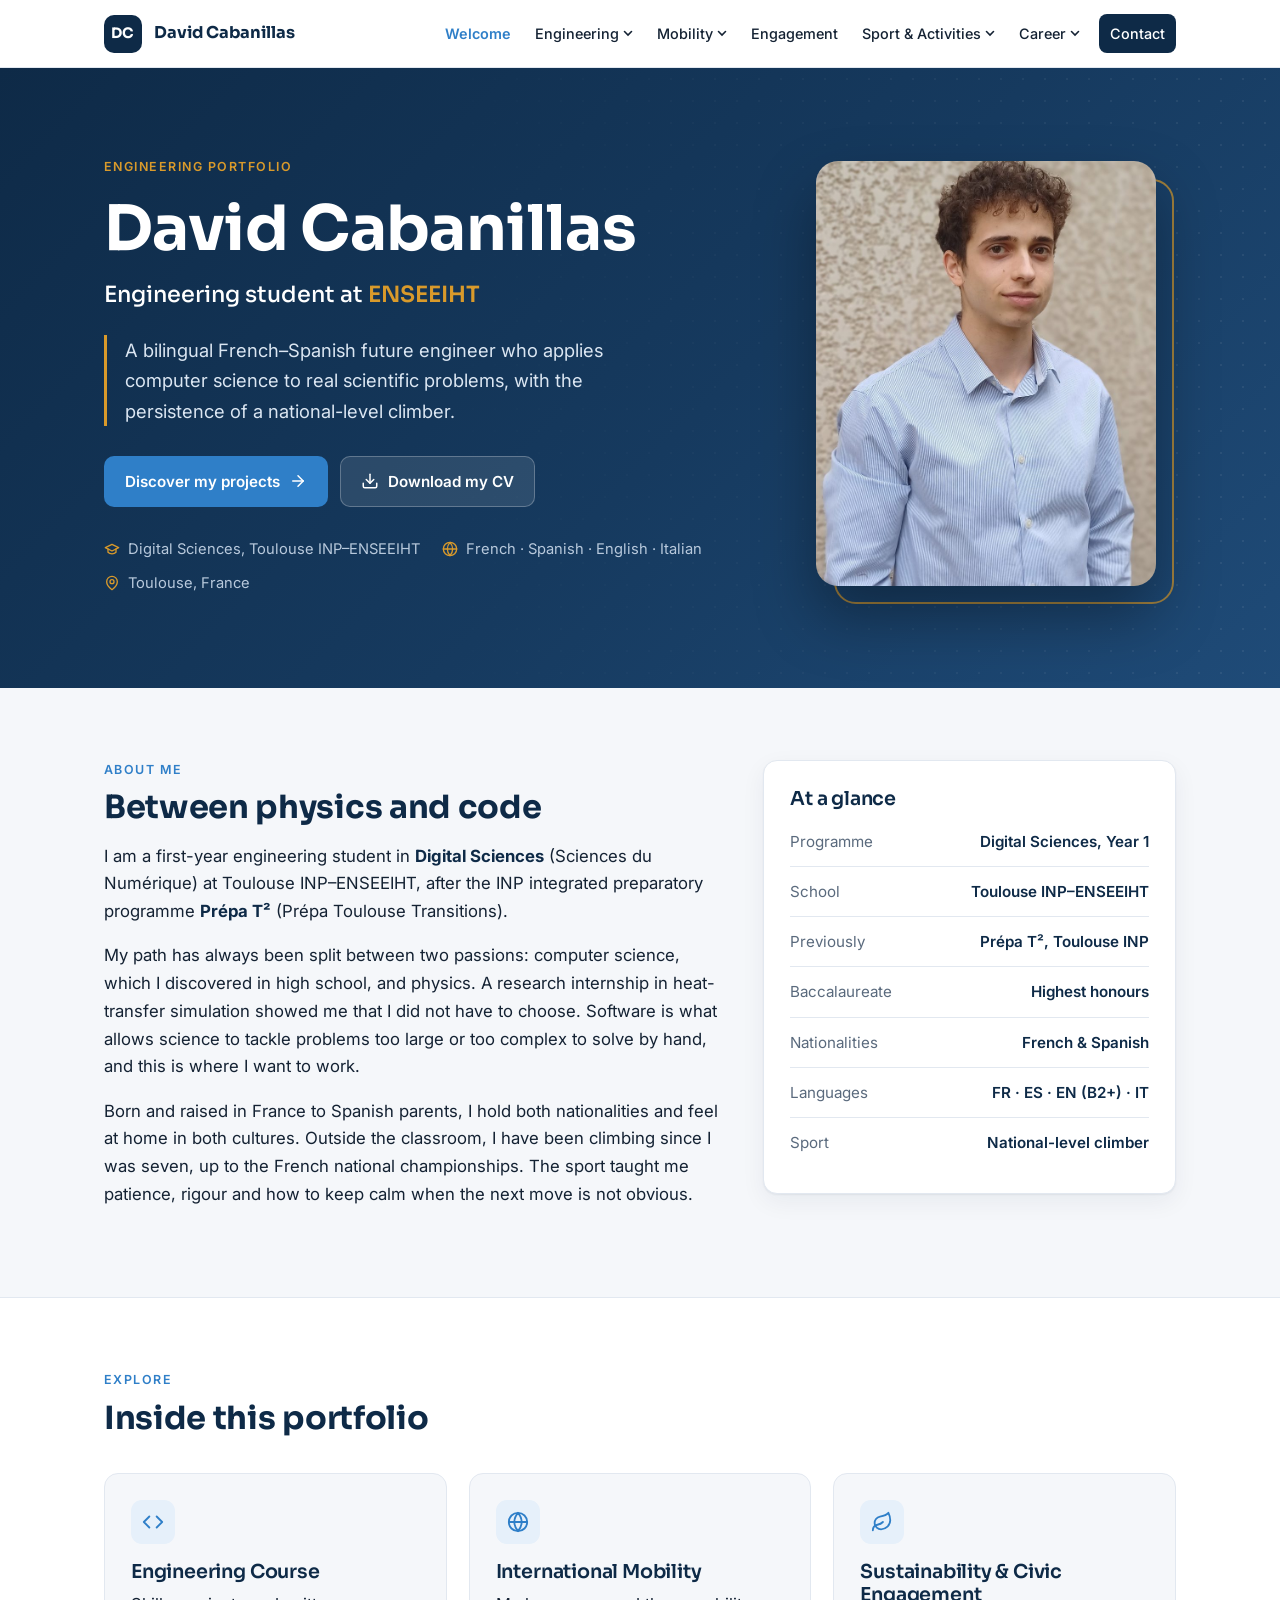
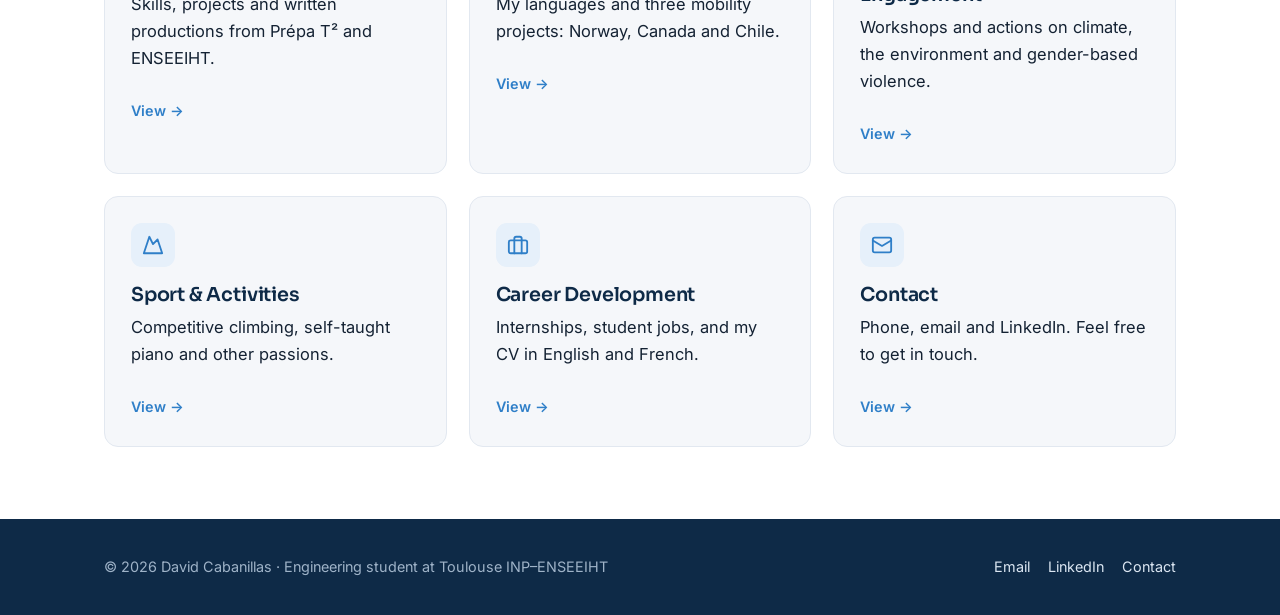
==== index.html @ 68e0eb2d "Add engineering portfolio website Co-Authored-By: Claude Opus 5.5 <noreply@anthropic.com> Claude-Ses" ====
<!doctype html>
<html lang="en">
<head>
<meta charset="utf-8">
<meta name="viewport" content="width=device-width, initial-scale=1">
<title>David Cabanillas · Engineering Student at ENSEEIHT</title>
<meta name="description" content="Portfolio of David Cabanillas, Digital Sciences engineering student at Toulouse INP-ENSEEIHT.">
<meta name="author" content="David Cabanillas">
<meta property="og:title" content="David Cabanillas · Engineering Student at ENSEEIHT">
<meta property="og:description" content="Portfolio of David Cabanillas, Digital Sciences engineering student at Toulouse INP-ENSEEIHT.">
<meta property="og:image" content="assets/img/david-cabanillas.jpg">
<link rel="icon" href="data:image/svg+xml,%3Csvg xmlns='http://www.w3.org/2000/svg' viewBox='0 0 64 64'%3E%3Crect width='64' height='64' rx='14' fill='%230e2a47'/%3E%3Ctext x='32' y='42' font-family='Arial' font-weight='700' font-size='26' fill='white' text-anchor='middle'%3EDC%3C/text%3E%3C/svg%3E">
<link rel="preconnect" href="https://fonts.googleapis.com">
<link rel="preconnect" href="https://fonts.gstatic.com" crossorigin>
<link href="https://fonts.googleapis.com/css2?family=Inter:wght@400;500;600;700&family=Sora:wght@500;600;700&display=swap" rel="stylesheet">
<link rel="stylesheet" href="assets/css/style.css">
</head>
<body>
<header class="site-header">
  <div class="container">
    <a class="brand" href="index.html" aria-label="David Cabanillas, home">
      <span class="brand-mark">DC</span><span class="brand-name">David Cabanillas</span>
    </a>
    <button class="menu-toggle" aria-label="Open menu" aria-expanded="false">
      <svg viewBox="0 0 24 24" fill="none" stroke="currentColor" stroke-width="2" stroke-linecap="round"><line x1="3" y1="6" x2="21" y2="6"/><line x1="3" y1="12" x2="21" y2="12"/><line x1="3" y1="18" x2="21" y2="18"/></svg>
    </button>
    <nav class="nav" aria-label="Main navigation"><ul><li><a class="nav-link active" href="index.html">Welcome</a></li><li class="has-dropdown"><a class="nav-link" href="engineering.html">Engineering<svg class="chev" viewBox="0 0 10 10" aria-hidden="true"><path d="M1.5 3.5 5 7l3.5-3.5" fill="none" stroke="currentColor" stroke-width="1.6" stroke-linecap="round"/></svg></a><ul class="dropdown"><li><a href="engineering.html#skills">Skills</a></li><li><a href="engineering.html#projects">Projects</a></li><li><a href="engineering.html#productions">Productions</a></li></ul></li><li class="has-dropdown"><a class="nav-link" href="mobility.html">Mobility<svg class="chev" viewBox="0 0 10 10" aria-hidden="true"><path d="M1.5 3.5 5 7l3.5-3.5" fill="none" stroke="currentColor" stroke-width="1.6" stroke-linecap="round"/></svg></a><ul class="dropdown"><li><a href="mobility.html#languages">Languages</a></li><li><a href="mobility.html#future-mobility">Future Mobility</a></li></ul></li><li><a class="nav-link" href="engagement.html">Engagement</a></li><li class="has-dropdown"><a class="nav-link" href="activities.html">Sport & Activities<svg class="chev" viewBox="0 0 10 10" aria-hidden="true"><path d="M1.5 3.5 5 7l3.5-3.5" fill="none" stroke="currentColor" stroke-width="1.6" stroke-linecap="round"/></svg></a><ul class="dropdown"><li><a href="activities.html#climbing">Climbing</a></li><li><a href="activities.html#music">Music & Piano</a></li><li><a href="activities.html#other">Other interests</a></li></ul></li><li class="has-dropdown"><a class="nav-link" href="career.html">Career<svg class="chev" viewBox="0 0 10 10" aria-hidden="true"><path d="M1.5 3.5 5 7l3.5-3.5" fill="none" stroke="currentColor" stroke-width="1.6" stroke-linecap="round"/></svg></a><ul class="dropdown"><li><a href="career.html#internships">Internships</a></li><li><a href="career.html#student-jobs">Student Jobs</a></li><li><a href="career.html#cv">CV & LinkedIn</a></li></ul></li><li><a class="nav-link nav-contact" href="contact.html">Contact</a></li></ul></nav>
  </div>
</header>
<main>

<section class="hero-home">
  <div class="container hero-grid">
    <div>
      <span class="eyebrow">Engineering portfolio</span>
      <h1>David Cabanillas</h1>
      <p class="hero-role">Engineering student at <b>ENSEEIHT</b></p>
      <p class="hero-tagline">A bilingual French–Spanish future engineer who applies computer science to real scientific problems, with the persistence of a national-level climber.</p>
      <div class="btn-row">
        <a class="btn btn-primary" href="engineering.html#projects">Discover my projects <svg viewBox="0 0 24 24" fill="none" stroke="currentColor" stroke-width="2" stroke-linecap="round" stroke-linejoin="round" aria-hidden="true"><line x1="5" y1="12" x2="19" y2="12"/><polyline points="12 5 19 12 12 19"/></svg></a>
        <a class="btn btn-light" href="assets/docs/David-Cabanillas-CV-EN.pdf" download><svg viewBox="0 0 24 24" fill="none" stroke="currentColor" stroke-width="2" stroke-linecap="round" stroke-linejoin="round" aria-hidden="true"><path d="M21 15v4a2 2 0 0 1-2 2H5a2 2 0 0 1-2-2v-4"/><polyline points="7 10 12 15 17 10"/><line x1="12" y1="15" x2="12" y2="3"/></svg> Download my CV</a>
      </div>
      <div class="hero-facts">
        <span><svg viewBox="0 0 24 24" fill="none" stroke="currentColor" stroke-width="2" stroke-linecap="round" stroke-linejoin="round" aria-hidden="true"><path d="M22 10 12 5 2 10l10 5 10-5Z"/><path d="M6 12v5c3 3 9 3 12 0v-5"/></svg> Digital Sciences, Toulouse INP–ENSEEIHT</span>
        <span><svg viewBox="0 0 24 24" fill="none" stroke="currentColor" stroke-width="2" stroke-linecap="round" stroke-linejoin="round" aria-hidden="true"><circle cx="12" cy="12" r="10"/><line x1="2" y1="12" x2="22" y2="12"/><path d="M12 2a15.3 15.3 0 0 1 4 10 15.3 15.3 0 0 1-4 10 15.3 15.3 0 0 1-4-10 15.3 15.3 0 0 1 4-10z"/></svg> French · Spanish · English · Italian</span>
        <span><svg viewBox="0 0 24 24" fill="none" stroke="currentColor" stroke-width="2" stroke-linecap="round" stroke-linejoin="round" aria-hidden="true"><path d="M20 10c0 6-8 12-8 12s-8-6-8-12a8 8 0 0 1 16 0Z"/><circle cx="12" cy="10" r="3"/></svg> Toulouse, France</span>
      </div>
    </div>
    <div class="hero-photo">
      <img src="assets/img/david-cabanillas.jpg" alt="Portrait of David Cabanillas" width="800" height="1071">
    </div>
  </div>
</section>

<section class="section">
  <div class="container about-grid">
    <div class="about-text reveal">
      <span class="kicker">About me</span>
      <h2>Between physics and code</h2>
      <p>I am a first-year engineering student in <strong>Digital Sciences</strong> (Sciences du Numérique) at Toulouse INP–ENSEEIHT, after the INP integrated preparatory programme <strong>Prépa T²</strong> (Prépa Toulouse Transitions).</p>
      <p>My path has always been split between two passions: computer science, which I discovered in high school, and physics. A research internship in heat-transfer simulation showed me that I did not have to choose. Software is what allows science to tackle problems too large or too complex to solve by hand, and this is where I want to work.</p>
      <p>Born and raised in France to Spanish parents, I hold both nationalities and feel at home in both cultures. Outside the classroom, I have been climbing since I was seven, up to the French national championships. The sport taught me patience, rigour and how to keep calm when the next move is not obvious.</p>
    </div>
    <div class="card reveal">
      <h3>At a glance</h3>
      <ul class="facts-list">
        <li><span>Programme</span><span>Digital Sciences, Year 1</span></li>
        <li><span>School</span><span>Toulouse INP–ENSEEIHT</span></li>
        <li><span>Previously</span><span>Prépa T², Toulouse INP</span></li>
        <li><span>Baccalaureate</span><span>Highest honours</span></li>
        <li><span>Nationalities</span><span>French &amp; Spanish</span></li>
        <li><span>Languages</span><span>FR · ES · EN (B2+) · IT</span></li>
        <li><span>Sport</span><span>National-level climber</span></li>
      </ul>
    </div>
  </div>
</section>

<section class="section alt">
  <div class="container">
    <div class="section-head reveal">
      <span class="kicker">Explore</span>
      <h2>Inside this portfolio</h2>
    </div>
    <div class="grid grid-3 nav-cards">
      <a class="card reveal" href="engineering.html"><div class="card-icon"><svg viewBox="0 0 24 24" fill="none" stroke="currentColor" stroke-width="2" stroke-linecap="round" stroke-linejoin="round" aria-hidden="true"><polyline points="16 18 22 12 16 6"/><polyline points="8 6 2 12 8 18"/></svg></div><h3>Engineering Course</h3><p>Skills, projects and written productions from Prépa T² and ENSEEIHT.</p><span class="arrow">View →</span></a>
      <a class="card reveal" href="mobility.html"><div class="card-icon"><svg viewBox="0 0 24 24" fill="none" stroke="currentColor" stroke-width="2" stroke-linecap="round" stroke-linejoin="round" aria-hidden="true"><circle cx="12" cy="12" r="10"/><line x1="2" y1="12" x2="22" y2="12"/><path d="M12 2a15.3 15.3 0 0 1 4 10 15.3 15.3 0 0 1-4 10 15.3 15.3 0 0 1-4-10 15.3 15.3 0 0 1 4-10z"/></svg></div><h3>International Mobility</h3><p>My languages and three mobility projects: Norway, Canada and Chile.</p><span class="arrow">View →</span></a>
      <a class="card reveal" href="engagement.html"><div class="card-icon"><svg viewBox="0 0 24 24" fill="none" stroke="currentColor" stroke-width="2" stroke-linecap="round" stroke-linejoin="round" aria-hidden="true"><path d="M11 20A7 7 0 0 1 9.8 6.1C15.5 5 17 4.48 19 2c1 2 2 4.18 2 8 0 5.5-4.78 10-10 10Z"/><path d="M2 21c0-3 1.85-5.36 5.08-6C9.5 14.52 12 13 13 12"/></svg></div><h3>Sustainability &amp; Civic Engagement</h3><p>Workshops and actions on climate, the environment and gender-based violence.</p><span class="arrow">View →</span></a>
      <a class="card reveal" href="activities.html"><div class="card-icon"><svg viewBox="0 0 24 24" fill="none" stroke="currentColor" stroke-width="2" stroke-linecap="round" stroke-linejoin="round" aria-hidden="true"><path d="m8 3 4 8 5-5 5 15H2L8 3z"/></svg></div><h3>Sport &amp; Activities</h3><p>Competitive climbing, self-taught piano and other passions.</p><span class="arrow">View →</span></a>
      <a class="card reveal" href="career.html"><div class="card-icon"><svg viewBox="0 0 24 24" fill="none" stroke="currentColor" stroke-width="2" stroke-linecap="round" stroke-linejoin="round" aria-hidden="true"><rect x="2" y="7" width="20" height="14" rx="2"/><path d="M16 21V5a2 2 0 0 0-2-2h-4a2 2 0 0 0-2 2v16"/></svg></div><h3>Career Development</h3><p>Internships, student jobs, and my CV in English and French.</p><span class="arrow">View →</span></a>
      <a class="card reveal" href="contact.html"><div class="card-icon"><svg viewBox="0 0 24 24" fill="none" stroke="currentColor" stroke-width="2" stroke-linecap="round" stroke-linejoin="round" aria-hidden="true"><rect x="2" y="4" width="20" height="16" rx="2"/><path d="m22 7-10 6L2 7"/></svg></div><h3>Contact</h3><p>Phone, email and LinkedIn. Feel free to get in touch.</p><span class="arrow">View →</span></a>
    </div>
  </div>
</section>

</main>
<footer class="site-footer">
  <div class="container">
    <span>© <span id="year">2026</span> David Cabanillas · Engineering student at Toulouse INP–ENSEEIHT</span>
    <div class="footer-links">
      <a href="mailto:dcabanillas15@gmail.com">Email</a>
      <a href="https://www.linkedin.com/in/david-cabanillas-53a2602aa/" target="_blank" rel="noopener">LinkedIn</a>
      <a href="contact.html">Contact</a>
    </div>
  </div>
</footer>
<script src="assets/js/main.js"></script>
</body>
</html>
---- assets/css/style.css ----
/* ==========================================================
   David Cabanillas — Engineering Portfolio
   ========================================================== */

:root {
  --navy: #0e2a47;
  --navy-2: #163a5f;
  --navy-3: #1f4b78;
  --accent: #2f7fc8;
  --accent-soft: #e6f0fa;
  --gold: #d99a2b;
  --ink: #142233;
  --muted: #5a6a7d;
  --line: #e2e8f0;
  --bg: #f5f7fa;
  --card: #ffffff;
  --radius: 14px;
  --radius-sm: 8px;
  --shadow: 0 1px 2px rgba(14, 42, 71, .06), 0 8px 24px rgba(14, 42, 71, .06);
  --shadow-lg: 0 2px 4px rgba(14, 42, 71, .06), 0 18px 40px rgba(14, 42, 71, .12);
  --header-h: 68px;
  --maxw: 1120px;
  --font-head: "Sora", system-ui, sans-serif;
  --font-body: "Inter", system-ui, -apple-system, "Segoe UI", sans-serif;
}

*, *::before, *::after { box-sizing: border-box; }
html { scroll-behavior: smooth; scroll-padding-top: calc(var(--header-h) + 64px); }
body {
  margin: 0;
  font-family: var(--font-body);
  font-size: 16.5px;
  line-height: 1.65;
  color: var(--ink);
  background: var(--bg);
  -webkit-font-smoothing: antialiased;
}
img { max-width: 100%; display: block; }
a { color: var(--accent); text-decoration: none; }
a:hover { text-decoration: underline; }
h1, h2, h3, h4 { font-family: var(--font-head); color: var(--navy); line-height: 1.2; margin: 0 0 .5em; letter-spacing: -.01em; }
h1 { font-size: clamp(2.1rem, 5vw, 3.2rem); font-weight: 700; }
h2 { font-size: clamp(1.5rem, 3vw, 2rem); font-weight: 700; }
h3 { font-size: 1.2rem; font-weight: 600; }
h4 { font-size: 1rem; font-weight: 600; }
p { margin: 0 0 1em; }
ul { margin: 0 0 1em; padding-left: 1.2em; }
li { margin-bottom: .35em; }
strong { color: var(--navy); }

.container { width: 100%; max-width: var(--maxw); margin: 0 auto; padding: 0 24px; }
.sr-only { position: absolute; width: 1px; height: 1px; overflow: hidden; clip: rect(0 0 0 0); }

/* ---------- Header / navigation ---------- */
.site-header {
  position: sticky; top: 0; z-index: 50;
  height: var(--header-h);
  background: rgba(255, 255, 255, .94);
  backdrop-filter: saturate(160%) blur(10px);
  border-bottom: 1px solid var(--line);
}
.site-header .container { height: 100%; display: flex; align-items: center; justify-content: space-between; gap: 16px; }
.brand { display: flex; align-items: center; gap: 12px; color: var(--navy); font-family: var(--font-head); font-weight: 700; white-space: nowrap; }
.brand:hover { text-decoration: none; }
.brand-mark {
  width: 38px; height: 38px; border-radius: 10px;
  display: grid; place-items: center;
  background: var(--navy); color: #fff; font-size: .9rem; letter-spacing: .02em;
}
.brand-name { font-size: 1.02rem; }

.nav { display: flex; align-items: center; }
.nav > ul { list-style: none; margin: 0; padding: 0; display: flex; align-items: center; gap: 2px; }
.nav li { margin: 0; position: relative; }
.nav-link {
  display: flex; align-items: center; gap: 4px;
  padding: 8px 11px; border-radius: 8px;
  color: var(--ink); font-size: .9rem; font-weight: 500; white-space: nowrap;
  background: none; border: 0; font-family: inherit; cursor: pointer;
}
.nav-link:hover { background: var(--accent-soft); color: var(--navy); text-decoration: none; }
.nav-link.active { color: var(--accent); font-weight: 600; }
.nav-link .chev { width: 10px; height: 10px; transition: transform .2s; }
.dropdown {
  list-style: none; margin: 0; padding: 8px;
  position: absolute; top: calc(100% + 6px); left: 0; min-width: 220px;
  background: #fff; border: 1px solid var(--line); border-radius: 12px; box-shadow: var(--shadow-lg);
  opacity: 0; visibility: hidden; transform: translateY(-4px); transition: .18s ease;
}
.dropdown a { display: block; padding: 8px 12px; border-radius: 8px; color: var(--ink); font-size: .9rem; }
.dropdown a:hover { background: var(--accent-soft); color: var(--navy); text-decoration: none; }
.has-dropdown:hover .dropdown,
.has-dropdown:focus-within .dropdown { opacity: 1; visibility: visible; transform: none; }
.nav-contact { background: var(--navy); color: #fff !important; margin-left: 6px; }
.nav-contact:hover { background: var(--navy-3); }
.nav-contact.active { color: #fff; }

.menu-toggle { display: none; background: none; border: 1px solid var(--line); border-radius: 10px; width: 42px; height: 42px; cursor: pointer; color: var(--navy); }
.menu-toggle svg { width: 22px; height: 22px; margin: auto; }

@media (max-width: 1080px) {
  .menu-toggle { display: grid; place-items: center; }
  .nav {
    position: fixed; inset: var(--header-h) 0 auto 0;
    background: #fff; border-bottom: 1px solid var(--line); box-shadow: var(--shadow-lg);
    max-height: calc(100vh - var(--header-h)); overflow-y: auto;
    display: none;
  }
  .nav.open { display: block; }
  .nav > ul { flex-direction: column; align-items: stretch; padding: 12px 16px 20px; gap: 0; }
  .nav-link { padding: 12px; font-size: 1rem; justify-content: space-between; width: 100%; }
  .dropdown { position: static; opacity: 1; visibility: visible; transform: none; box-shadow: none; border: 0; padding: 0 0 8px 12px; display: none; }
  .has-dropdown.open .dropdown { display: block; }
  .has-dropdown.open .chev { transform: rotate(180deg); }
  .nav-contact { margin: 8px 0 0; justify-content: center; }
}

/* ---------- Page hero ---------- */
.page-hero {
  background: linear-gradient(135deg, var(--navy) 0%, var(--navy-2) 60%, var(--navy-3) 100%);
  color: #dbe6f2;
  padding: 64px 0 56px;
  position: relative; overflow: hidden;
}
.page-hero::after {
  content: ""; position: absolute; right: -120px; top: -120px; width: 420px; height: 420px;
  border-radius: 50%; border: 60px solid rgba(255, 255, 255, .04);
}
.page-hero h1 { color: #fff; margin-bottom: .3em; }
.page-hero p { max-width: 720px; font-size: 1.08rem; margin: 0; color: #c9d7e6; }
.eyebrow {
  display: inline-block; font-size: .78rem; font-weight: 600; letter-spacing: .12em; text-transform: uppercase;
  color: var(--gold); margin-bottom: 14px;
}

/* ---------- Sub-tabs ---------- */
.subtabs {
  position: sticky; top: var(--header-h); z-index: 40;
  background: #fff; border-bottom: 1px solid var(--line);
}
.subtabs ul { list-style: none; margin: 0; padding: 0; display: flex; gap: 4px; overflow-x: auto; scrollbar-width: none; }
.subtabs ul::-webkit-scrollbar { display: none; }
.subtabs li { margin: 0; }
.subtabs a {
  display: block; padding: 15px 16px; color: var(--muted); font-weight: 500; font-size: .93rem;
  border-bottom: 2px solid transparent; white-space: nowrap;
}
.subtabs a:hover { color: var(--navy); text-decoration: none; }
.subtabs a.active { color: var(--accent); border-bottom-color: var(--accent); }

/* ---------- Sections ---------- */
.section { padding: 72px 0; }
.section + .section { border-top: 1px solid var(--line); }
.section.alt { background: #fff; }
.section-head { margin-bottom: 36px; max-width: 760px; }
.section-head p { color: var(--muted); font-size: 1.04rem; margin: 0; }
.kicker { font-size: .78rem; font-weight: 600; letter-spacing: .12em; text-transform: uppercase; color: var(--accent); display: block; margin-bottom: 8px; }

.grid { display: grid; gap: 22px; }
.grid-2 { grid-template-columns: repeat(2, 1fr); }
.grid-3 { grid-template-columns: repeat(3, 1fr); }
.grid-4 { grid-template-columns: repeat(4, 1fr); }
@media (max-width: 900px) { .grid-3, .grid-4 { grid-template-columns: repeat(2, 1fr); } }
@media (max-width: 640px) { .grid-2, .grid-3, .grid-4 { grid-template-columns: 1fr; } }

.card {
  background: var(--card); border: 1px solid var(--line); border-radius: var(--radius);
  padding: 26px; box-shadow: var(--shadow);
}
.section.alt .card { background: var(--bg); box-shadow: none; }
.card h3 { margin-bottom: .4em; }
.card p:last-child, .card ul:last-child { margin-bottom: 0; }
.card-icon {
  width: 44px; height: 44px; border-radius: 11px; display: grid; place-items: center;
  background: var(--accent-soft); color: var(--accent); margin-bottom: 16px;
}
.card-icon svg { width: 22px; height: 22px; }
.meta { color: var(--muted); font-size: .88rem; margin-bottom: 12px; display: flex; flex-wrap: wrap; gap: 6px 14px; }
.meta span { display: inline-flex; align-items: center; gap: 6px; }

.tags { display: flex; flex-wrap: wrap; gap: 8px; list-style: none; padding: 0; margin: 0; }
.tags li { margin: 0; }
.tag {
  display: inline-block; padding: 5px 11px; border-radius: 999px;
  background: var(--accent-soft); color: var(--navy-2); font-size: .82rem; font-weight: 500;
}
.tag.outline { background: transparent; border: 1px solid var(--line); color: var(--muted); }

/* ---------- Buttons ---------- */
.btn {
  display: inline-flex; align-items: center; gap: 9px;
  padding: 12px 20px; border-radius: 10px; font-weight: 600; font-size: .95rem;
  border: 1px solid transparent; transition: .15s ease; cursor: pointer; font-family: inherit;
}
.btn:hover { text-decoration: none; transform: translateY(-1px); }
.btn svg { width: 18px; height: 18px; flex: none; }
.btn-primary { background: var(--accent); color: #fff; }
.btn-primary:hover { background: #236bb0; }
.btn-dark { background: var(--navy); color: #fff; }
.btn-dark:hover { background: var(--navy-3); }
.btn-ghost { background: #fff; color: var(--navy); border-color: var(--line); }
.btn-ghost:hover { border-color: var(--accent); color: var(--accent); }
.btn-light { background: rgba(255,255,255,.1); color: #fff; border-color: rgba(255,255,255,.25); }
.btn-light:hover { background: rgba(255,255,255,.18); }
.btn-row { display: flex; flex-wrap: wrap; gap: 12px; }

/* ---------- Welcome ---------- */
.hero-home {
  background: linear-gradient(135deg, var(--navy) 0%, var(--navy-2) 55%, var(--navy-3) 100%);
  color: #c9d7e6; padding: 84px 0 92px; position: relative; overflow: hidden;
}
.hero-home::before {
  content: ""; position: absolute; inset: 0;
  background-image: radial-gradient(rgba(255,255,255,.07) 1px, transparent 1px);
  background-size: 22px 22px; mask-image: linear-gradient(90deg, transparent 30%, #000 100%);
}
.hero-grid { position: relative; display: grid; grid-template-columns: 1.25fr .75fr; gap: 56px; align-items: center; }
.hero-home h1 { color: #fff; font-size: clamp(2.5rem, 6vw, 3.9rem); margin-bottom: .15em; }
.hero-role { font-family: var(--font-head); font-size: clamp(1.1rem, 2.4vw, 1.4rem); color: #fff; font-weight: 500; margin-bottom: 22px; }
.hero-role b { color: var(--gold); font-weight: 600; }
.hero-tagline {
  font-size: 1.15rem; color: #dbe6f2; max-width: 560px; margin-bottom: 30px;
  border-left: 3px solid var(--gold); padding-left: 18px;
}
.hero-photo { position: relative; justify-self: center; width: 100%; max-width: 340px; }
.hero-photo img {
  position: relative; z-index: 1; width: 100%; height: auto; border-radius: 22px; aspect-ratio: 4 / 5; object-fit: cover; object-position: 50% 20%;
  box-shadow: 0 30px 60px rgba(0,0,0,.35);
}
.hero-photo::before {
  content: ""; position: absolute; inset: 18px -18px -18px 18px; border-radius: 22px;
  border: 2px solid rgba(217, 154, 43, .7);
}
.hero-facts { display: flex; flex-wrap: wrap; gap: 10px 22px; margin-top: 30px; font-size: .92rem; color: #b8c9dc; }
.hero-facts span { display: inline-flex; align-items: center; gap: 8px; }
.hero-facts svg { width: 16px; height: 16px; color: var(--gold); }
@media (max-width: 860px) {
  .hero-grid { grid-template-columns: 1fr; gap: 40px; }
  .hero-photo { order: -1; max-width: 240px; }
  .hero-home { padding: 56px 0 64px; }
}

.about-grid { display: grid; grid-template-columns: 1.2fr .8fr; gap: 40px; align-items: start; }
@media (max-width: 860px) { .about-grid { grid-template-columns: 1fr; } }
.about-text p { font-size: 1.05rem; }
.facts-list { list-style: none; padding: 0; margin: 0; }
.facts-list li { display: flex; justify-content: space-between; gap: 16px; padding: 12px 0; border-bottom: 1px solid var(--line); margin: 0; font-size: .95rem; }
.facts-list li:last-child { border-bottom: 0; }
.facts-list span:first-child { color: var(--muted); }
.facts-list span:last-child { font-weight: 600; color: var(--navy); text-align: right; }

.nav-cards a.card { display: block; color: inherit; transition: .18s ease; }
.nav-cards a.card:hover { text-decoration: none; transform: translateY(-3px); box-shadow: var(--shadow-lg); border-color: #c9dcef; }
.nav-cards .arrow { color: var(--accent); font-weight: 600; font-size: .9rem; margin-top: 10px; display: inline-block; }

/* ---------- Timeline ---------- */
.timeline { position: relative; margin: 0; padding: 0; list-style: none; }
.timeline::before { content: ""; position: absolute; left: 7px; top: 6px; bottom: 6px; width: 2px; background: var(--line); }
.timeline li { position: relative; padding-left: 36px; margin-bottom: 26px; }
.timeline li:last-child { margin-bottom: 0; }
.timeline li::before {
  content: ""; position: absolute; left: 0; top: 6px; width: 16px; height: 16px; border-radius: 50%;
  background: #fff; border: 3px solid var(--accent);
}
.timeline .when { font-size: .82rem; font-weight: 600; color: var(--accent); letter-spacing: .04em; text-transform: uppercase; }
.timeline h4 { margin: 2px 0 2px; font-size: 1.05rem; }
.timeline p { margin: 0; color: var(--muted); font-size: .95rem; }

/* ---------- Skills ---------- */
.skill-group h3 { display: flex; align-items: center; gap: 10px; font-size: 1.05rem; }

/* ---------- Project feature ---------- */
.project {
  background: #fff; border: 1px solid var(--line); border-radius: 18px; overflow: hidden; box-shadow: var(--shadow);
  display: grid; grid-template-columns: 1.15fr .85fr;
}
.project + .project { margin-top: 28px; }
.project-body { padding: 34px; }
.project-media { background: var(--bg); display: grid; gap: 2px; align-content: stretch; }
.project-media figure { margin: 0; position: relative; overflow: hidden; background: #e9eef4; }
.project-media img { width: 100%; height: 100%; object-fit: cover; min-height: 220px; }
.project-media figcaption {
  position: absolute; left: 0; right: 0; bottom: 0; padding: 22px 14px 10px;
  background: linear-gradient(transparent, rgba(10, 25, 45, .82)); color: #fff; font-size: .8rem;
}
.project-media.contain img { object-fit: contain; background: #fff; padding: 12px; }
@media (max-width: 900px) { .project { grid-template-columns: 1fr; } .project-media { grid-template-columns: 1fr 1fr; } }
@media (max-width: 560px) { .project-media { grid-template-columns: 1fr; } .project-body { padding: 24px; } }
.project-label { display: inline-block; font-size: .75rem; font-weight: 700; letter-spacing: .1em; text-transform: uppercase; color: var(--gold); margin-bottom: 8px; }
.contrib {
  background: var(--accent-soft); border-radius: 12px; padding: 18px 20px; margin: 18px 0;
}
.contrib h4 { color: var(--navy-2); margin-bottom: 8px; font-size: .95rem; }
.contrib ul { margin: 0; font-size: .95rem; }
.stats { display: grid; grid-template-columns: repeat(3, 1fr); gap: 12px; margin: 20px 0; }
.stat { border: 1px solid var(--line); border-radius: 12px; padding: 14px; }
.stat b { display: block; font-family: var(--font-head); font-size: 1.35rem; color: var(--navy); }
.stat span { font-size: .8rem; color: var(--muted); line-height: 1.35; display: block; }
@media (max-width: 560px) { .stats { grid-template-columns: 1fr; } }

.idea-card { border-style: dashed; background: transparent; box-shadow: none; }
.status { display: inline-block; font-size: .72rem; font-weight: 700; letter-spacing: .08em; text-transform: uppercase; padding: 3px 9px; border-radius: 999px; background: #fdf3e1; color: #9a6510; margin-bottom: 12px; }

/* ---------- Doc downloads ---------- */
.doc {
  display: flex; gap: 18px; align-items: flex-start;
}
.doc-icon {
  flex: none; width: 52px; height: 64px; border-radius: 8px; background: var(--navy); color: #fff;
  display: grid; place-items: center; font-size: .72rem; font-weight: 700; letter-spacing: .05em; position: relative;
}
.doc-icon::after { content: ""; position: absolute; top: 0; right: 0; border-width: 0 14px 14px 0; border-style: solid; border-color: var(--bg) var(--bg) #2b5a8a #2b5a8a; }
.doc h3 { font-size: 1.05rem; margin-bottom: 4px; }
.doc p { color: var(--muted); font-size: .92rem; margin-bottom: 12px; }
.link-btn { font-weight: 600; font-size: .92rem; display: inline-flex; align-items: center; gap: 6px; }
.link-btn svg { width: 16px; height: 16px; }

/* ---------- Languages ---------- */
.lang { display: flex; flex-direction: column; }
.lang-top { display: flex; align-items: center; justify-content: space-between; gap: 10px; margin-bottom: 6px; }
.lang-top h3 { margin: 0; }
.level { font-size: .78rem; font-weight: 700; padding: 4px 10px; border-radius: 999px; background: var(--navy); color: #fff; white-space: nowrap; }
.level.mid { background: var(--accent); }
.level.start { background: var(--gold); }
.bar { height: 6px; border-radius: 99px; background: var(--line); overflow: hidden; margin: 12px 0 14px; }
.bar i { display: block; height: 100%; background: linear-gradient(90deg, var(--accent), var(--navy)); border-radius: 99px; }
.lang p { color: var(--muted); font-size: .93rem; margin: 0; }

/* ---------- Mobility ---------- */
.dest { display: flex; flex-direction: column; padding: 0; overflow: hidden; }
.dest-top { padding: 24px 26px 18px; color: #fff; position: relative; }
.dest-top h3 { color: #fff; margin: 0; font-size: 1.35rem; }
.dest-top .school { font-size: .9rem; opacity: .85; }
.dest-top .flag { position: absolute; right: 22px; top: 22px; display: flex; height: 22px; width: 32px; border-radius: 3px; overflow: hidden; box-shadow: 0 0 0 1px rgba(255,255,255,.4); }
.dest.norway .dest-top { background: linear-gradient(135deg, #0d2f52, #1b4d7e); }
.dest.canada .dest-top { background: linear-gradient(135deg, #5c1620, #8f2a33); }
.dest.chile .dest-top { background: linear-gradient(135deg, #1b2d5c, #2c4790); }
.dest-body { padding: 22px 26px 26px; flex: 1; display: flex; flex-direction: column; }
.dest-body h4 { font-size: .8rem; letter-spacing: .1em; text-transform: uppercase; color: var(--accent); margin: 14px 0 6px; }
.dest-body h4:first-child { margin-top: 0; }
.dest-body p { font-size: .95rem; margin-bottom: .5em; }
.dest-body .tags { margin-top: auto; padding-top: 16px; }

/* ---------- Engagement ---------- */
.engage { display: flex; flex-direction: column; }
.engage .when { font-size: .8rem; font-weight: 600; color: var(--gold); letter-spacing: .06em; text-transform: uppercase; margin-bottom: 4px; }
.engage .theme { margin-top: auto; padding-top: 14px; }
.reflection {
  margin-top: 36px; background: var(--navy); color: #d3e0ee; border-radius: 18px; padding: 34px 36px;
  display: grid; grid-template-columns: auto 1fr; gap: 24px; align-items: start;
}
.reflection h3 { color: #fff; }
.reflection p { margin: 0; }
.reflection .card-icon { background: rgba(255,255,255,.1); color: var(--gold); margin: 0; }
@media (max-width: 600px) { .reflection { grid-template-columns: 1fr; padding: 26px; } }

/* ---------- Activities ---------- */
.split { display: grid; grid-template-columns: 1fr 1fr; gap: 44px; align-items: center; }
@media (max-width: 860px) { .split { grid-template-columns: 1fr; gap: 28px; } }
.climb-layout { display: grid; gap: 40px; }
.climb-text { max-width: 760px; }
.photo-grid { display: grid; grid-template-columns: .75fr 1.25fr; gap: 24px; align-items: stretch; }
.photo-grid .photo img { height: 480px; aspect-ratio: auto; }
@media (max-width: 700px) { .photo-grid { grid-template-columns: 1fr; } .photo-grid .photo img { height: auto; } .photo-grid .portrait img { aspect-ratio: 3 / 4; } .photo-grid .landscape img { aspect-ratio: 3 / 2; } }
.photo { margin: 0; background: #fff; border: 1px solid var(--line); border-radius: var(--radius); overflow: hidden; box-shadow: var(--shadow); }
.photo img { width: 100%; object-fit: cover; }
.photo.portrait img { aspect-ratio: 3 / 4; }
.photo.landscape img { aspect-ratio: 3 / 2; object-position: 55% 40%; }
.photo figcaption { padding: 14px 18px; font-size: .92rem; }
.photo figcaption b { display: block; color: var(--navy); font-family: var(--font-head); }
.photo figcaption span { color: var(--muted); font-size: .86rem; }
.result-pill { display: inline-flex; align-items: center; gap: 6px; background: #fdf3e1; color: #8a5a0b; font-weight: 700; font-size: .8rem; padding: 3px 10px; border-radius: 999px; margin-bottom: 6px; }
.highlight-list { list-style: none; padding: 0; margin: 20px 0 0; display: grid; gap: 12px; }
.highlight-list li { display: flex; gap: 12px; align-items: flex-start; margin: 0; }
.highlight-list svg { flex: none; width: 20px; height: 20px; color: var(--accent); margin-top: 3px; }

/* ---------- Career ---------- */
.job { display: grid; grid-template-columns: 220px 1fr; gap: 30px; padding: 30px; }
.job + .job { margin-top: 22px; }
.job-side .when { font-weight: 700; color: var(--accent); font-size: .92rem; }
.job-side .where { color: var(--muted); font-size: .9rem; }
.job-side .tags { margin-top: 14px; }
.job h3 { font-size: 1.3rem; }
.job .org { font-weight: 600; color: var(--navy-2); margin-bottom: 14px; display: block; }
@media (max-width: 760px) { .job { grid-template-columns: 1fr; gap: 14px; padding: 24px; } }
.mini { display: flex; gap: 14px; align-items: flex-start; }
.mini .card-icon { margin: 0; flex: none; }
.mini h4 { margin-bottom: 2px; }
.mini .when { color: var(--muted); font-size: .85rem; display: block; margin-bottom: 6px; }
.mini p { font-size: .93rem; color: var(--muted); margin: 0; }

.cv-panel { display: grid; grid-template-columns: repeat(3, 1fr); gap: 22px; }
@media (max-width: 860px) { .cv-panel { grid-template-columns: 1fr; } }
.cv-card { text-align: center; padding: 34px 26px; display: flex; flex-direction: column; align-items: center; }
.cv-card .card-icon { width: 58px; height: 58px; border-radius: 16px; }
.cv-card .card-icon svg { width: 28px; height: 28px; }
.cv-card p { color: var(--muted); font-size: .93rem; }
.cv-card .btn { margin-top: auto; }

/* ---------- Contact ---------- */
.contact-grid { display: grid; grid-template-columns: repeat(3, 1fr); gap: 22px; }
@media (max-width: 860px) { .contact-grid { grid-template-columns: 1fr; } }
.contact-card { display: block; color: inherit; transition: .18s ease; text-align: left; }
.contact-card:hover { text-decoration: none; transform: translateY(-3px); box-shadow: var(--shadow-lg); border-color: #c9dcef; }
.contact-card .label { font-size: .78rem; font-weight: 600; letter-spacing: .1em; text-transform: uppercase; color: var(--muted); }
.contact-card .value { font-family: var(--font-head); font-weight: 600; color: var(--navy); font-size: 1.08rem; word-break: break-word; margin-top: 4px; }

/* ---------- CTA band ---------- */
.cta {
  background: linear-gradient(135deg, var(--navy), var(--navy-3)); color: #c9d7e6; border-radius: 20px;
  padding: 40px; display: flex; align-items: center; justify-content: space-between; gap: 24px; flex-wrap: wrap;
}
.cta h2 { color: #fff; margin-bottom: 6px; }
.cta p { margin: 0; }

/* ---------- Footer ---------- */
.site-footer { background: var(--navy); color: #9fb3c8; padding: 36px 0; font-size: .9rem; }
.site-footer .container { display: flex; flex-wrap: wrap; justify-content: space-between; gap: 16px; align-items: center; }
.site-footer a { color: #dbe6f2; }
.footer-links { display: flex; gap: 18px; flex-wrap: wrap; }

/* ---------- Reveal animation ---------- */
.reveal { opacity: 0; transform: translateY(14px); transition: opacity .6s ease, transform .6s ease; }
.reveal.visible { opacity: 1; transform: none; }
@media (prefers-reduced-motion: reduce) {
  html { scroll-behavior: auto; }
  .reveal { opacity: 1; transform: none; transition: none; }
}
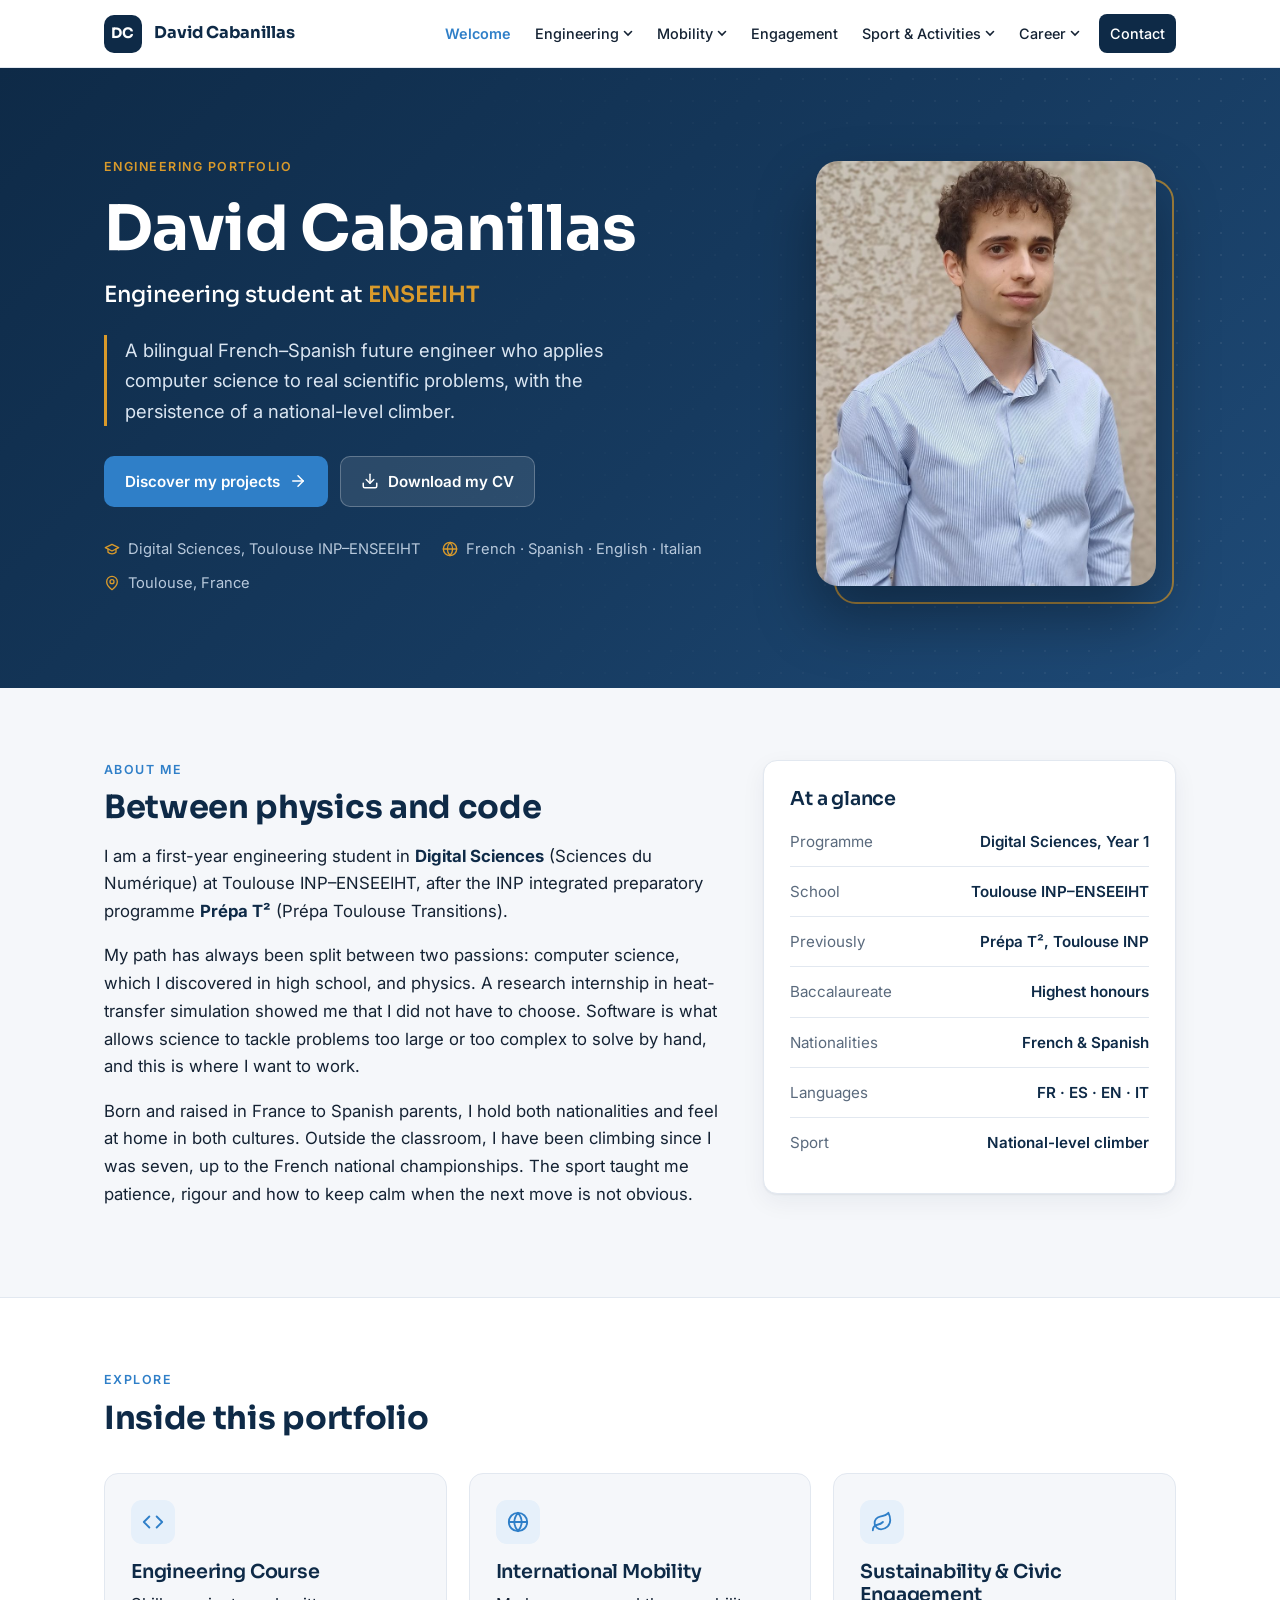
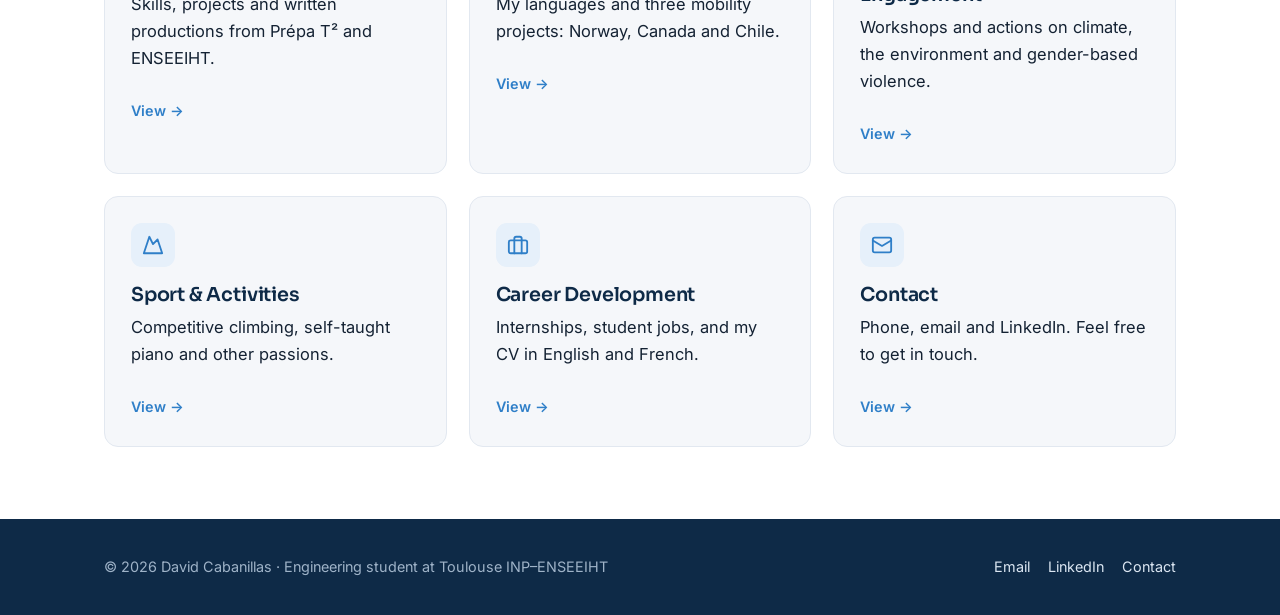
==== commit ab7f0064: "Remove two production cards and English level from summary Co-Authored-By: Claude Opus 5.5 <noreply@" ====
--- a/index.html
+++ b/index.html
@@ -69,7 +69,7 @@
         <li><span>Previously</span><span>Prépa T², Toulouse INP</span></li>
         <li><span>Baccalaureate</span><span>Highest honours</span></li>
         <li><span>Nationalities</span><span>French &amp; Spanish</span></li>
-        <li><span>Languages</span><span>FR · ES · EN (B2+) · IT</span></li>
+        <li><span>Languages</span><span>FR · ES · EN · IT</span></li>
         <li><span>Sport</span><span>National-level climber</span></li>
       </ul>
     </div>
